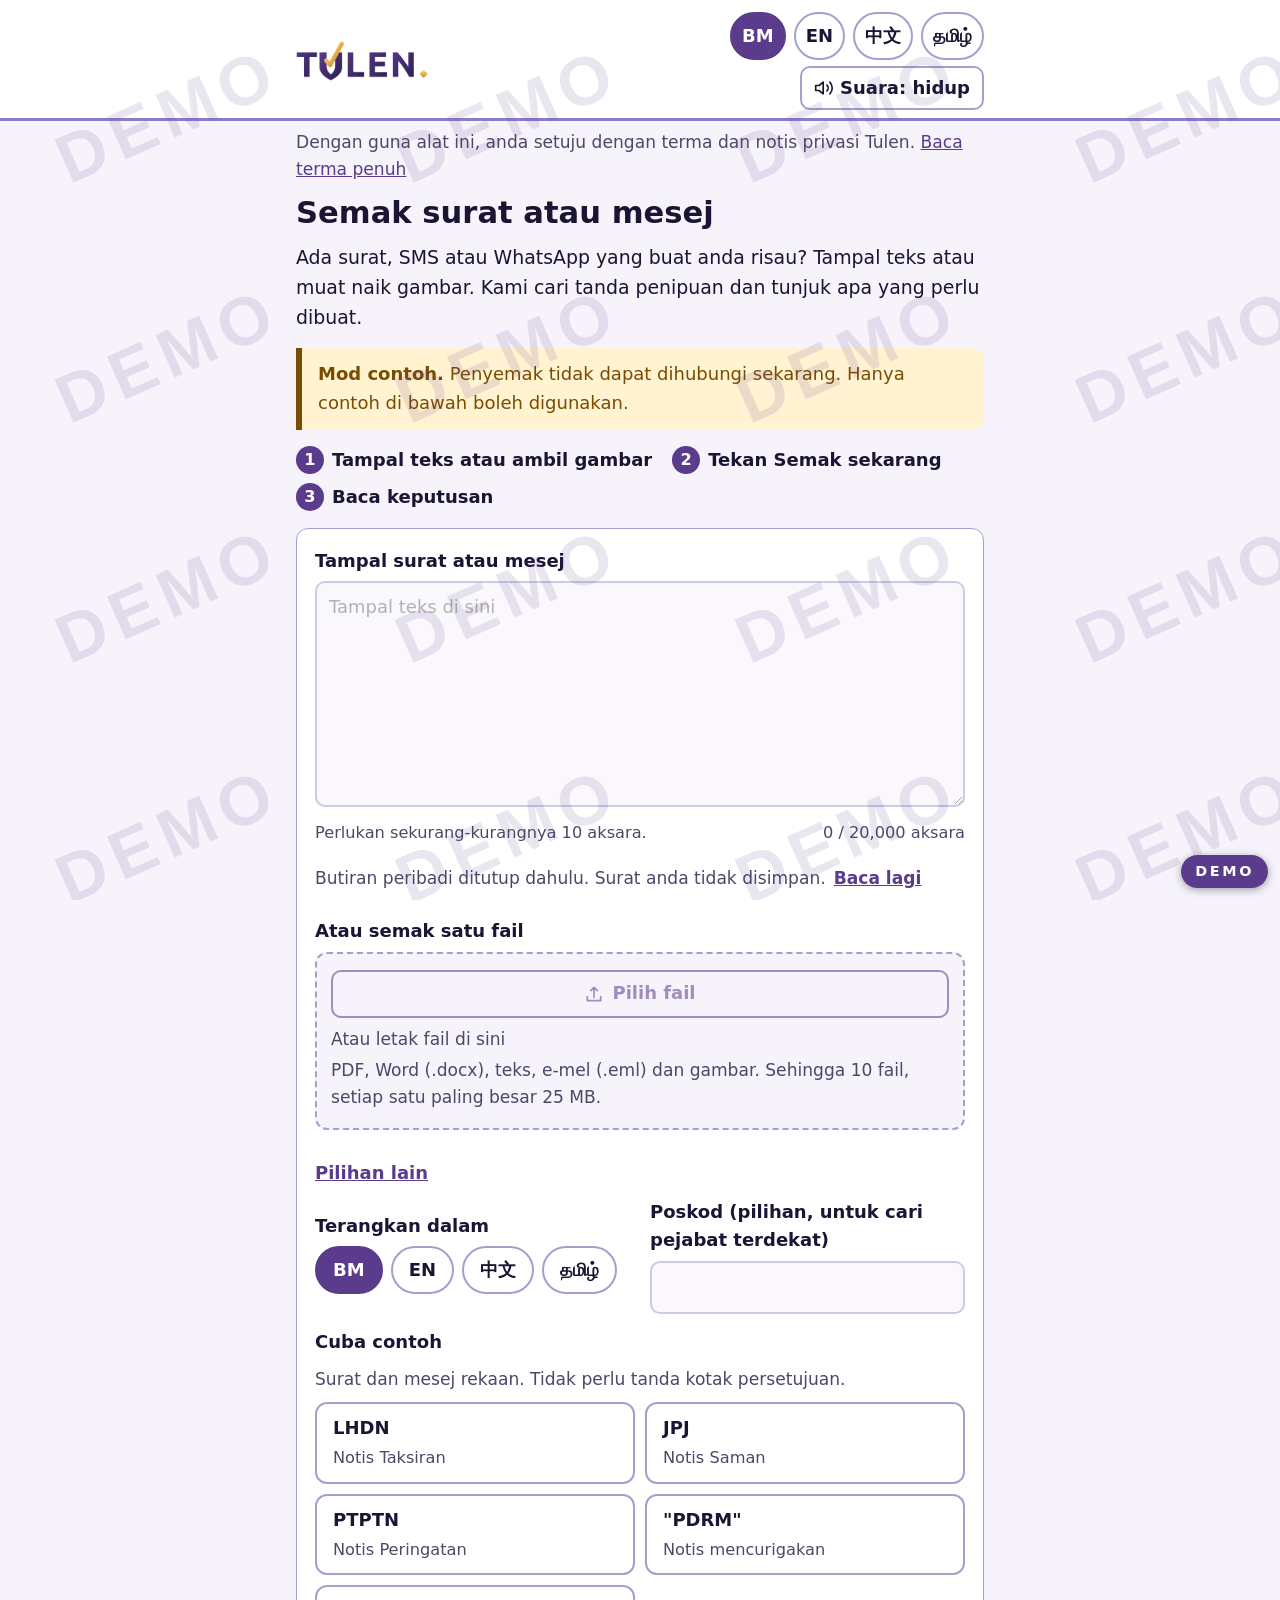
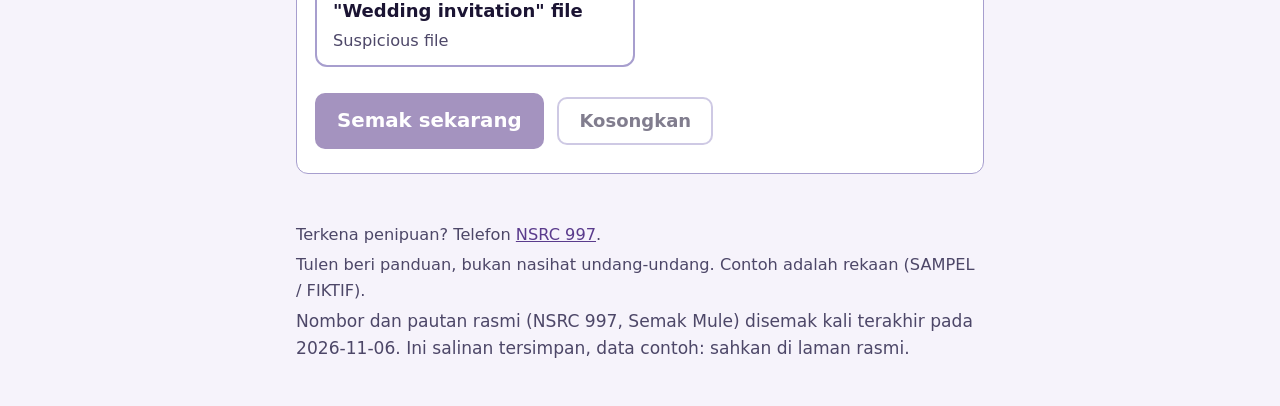
==== frontend/embed.html @ dd9a8df6 "New Tulen wordmark logo, favicon set and share image; drop the name text next to the logo Header, in" ====
<!DOCTYPE html>
<html lang="ms" data-theme="light">
<head>
  <meta charset="UTF-8" />
  <meta name="viewport" content="width=device-width, initial-scale=1.0" />
  <meta name="color-scheme" content="light dark" />
  <title>Tulen</title>
  <meta name="theme-color" content="#5a3b8c" />
  <link rel="icon" href="assets/img/favicon-32.png" type="image/png" sizes="32x32" />
  <link rel="icon" href="assets/img/favicon-48.png" type="image/png" sizes="48x48" />
  <link rel="icon" href="assets/img/favicon-256.png" type="image/png" sizes="256x256" />
  <link rel="apple-touch-icon" href="assets/img/apple-touch-icon.png" />
  <link rel="stylesheet" href="assets/css/styles.css?v=5b8bf4bd" />
</head>
<body data-embed="1">
  <!-- Embeddable checker for partner sites (<iframe src=".../embed.html">).
       Same CSS and JS as index.html. No nav, no welcome dialog. The page tells its parent its height with
       postMessage({type:"faham:height", height}) and follows the visitor's light or dark setting.
       Keep the markup between UPLOAD_START and UPLOAD_END in step with index.html. -->
  <header class="top">
    <div class="wrap bar">
      <a class="brand" href="embed.html"><img class="logo logo-l" src="assets/img/tulen-wordmark-light.png" alt="Tulen logo" width="132" height="40" /><img class="logo logo-d" src="assets/img/tulen-wordmark-dark.png" alt="Tulen logo" width="132" height="40" /></a>
      <div class="ctrls">
        <div class="chips uilang" id="uiChips" role="group" data-i18n-aria="ui_lang"></div>
        <button class="btn btn-quiet" id="voiceBtn" type="button" aria-pressed="true">
          <svg viewBox="0 0 24 24" aria-hidden="true"><path d="M11 5 6 9H2v6h4l5 4V5z"/><path d="M15.5 8.5a5 5 0 0 1 0 7M19 5a10 10 0 0 1 0 14"/></svg>
          <span id="voiceLbl"></span>
        </button>
      </div>
    </div>
  </header>

  <main class="wrap" id="main" tabindex="-1">
    <section class="view" id="view-check">
    <p class="muted embed-note"><span data-i18n="emb_note"></span> <a href="index.html#about" target="_blank" rel="noopener" data-i18n="emb_link"></a></p>
      <div id="checker">
        <h1 tabindex="-1" data-i18n="c_h1"></h1>
        <p class="lead" data-i18n="c_lead"></p>

        <div class="note warn" id="offlineNote" hidden><b data-i18n="off_b"></b> <span data-i18n="off_t"></span></div>

        <ol class="hint" id="hint">
          <li data-i18n="hint1"></li>
          <li data-i18n="hint2"></li>
          <li data-i18n="hint3"></li>
        </ol>

        <form id="form" class="card" novalidate>
          <label for="pasteBox" data-i18n="f_paste"></label>
          <textarea id="pasteBox" rows="7" maxlength="20000" aria-describedby="vhint cnt" data-i18n-ph="f_ph"></textarea>
          <div class="meta"><span class="vh" id="vhint" role="status"></span><span class="cnt" id="cnt"></span></div>
          <p class="muted priv"><span data-i18n="f_priv"></span> <a href="index.html#about" target="_blank" rel="noopener" data-i18n="f_priv_a"></a></p>

          <!-- UPLOAD_START -->
          <span class="label" id="upLbl" data-i18n="f_file"></span>
          <div class="drop" id="drop" role="group" aria-labelledby="upLbl">
            <div class="upbtns">
              <button class="btn btn-secondary" id="chooseBtn" type="button"><svg viewBox="0 0 24 24" aria-hidden="true"><path d="M12 16V4m0 0-4 4m4-4 4 4M4 15v5h16v-5"/></svg><span data-i18n="u_choose"></span></button>
              <button class="btn btn-secondary photo-btn" id="photoBtn" type="button"><svg viewBox="0 0 24 24" aria-hidden="true"><path d="M4 8h3l2-3h6l2 3h3v12H4z"/><circle cx="12" cy="13" r="3.5"/></svg><span data-i18n="u_photo"></span></button>
            </div>
            <p class="muted dropnote" data-i18n="u_drop"></p>
            <p class="muted" id="upTypes"></p>
            <input type="file" id="fileBox" multiple hidden />
            <input type="file" id="photoBox" accept="image/*" capture="environment" hidden />
          </div>
          <ul class="files" id="fileList"></ul>
          <!-- UPLOAD_END -->

          <details class="ex" id="exBox">
          <summary data-i18n="ex_sum"></summary>
          <div class="row2">
            <div>
              <span class="label" id="langLbl" data-i18n="f_explain"></span>
              <div class="chips" id="langChips" role="group" aria-labelledby="langLbl"></div>
              <p class="muted" id="detectNote" role="status"></p>
            </div>
            <div>
              <label for="postBox" data-i18n="f_post"></label>
              <input type="text" id="postBox" inputmode="numeric" pattern="[0-9]{1,5}" maxlength="5" autocomplete="postal-code" />
            </div>
          </div>
          <span class="label" data-i18n="ex_h"></span>
          <p class="muted" data-i18n="ex_note"></p>
          <div class="examples" id="examples"></div>
          </details>

          <div class="consent" id="consentBlock" hidden>
            <label class="tick"><input type="checkbox" id="consentBox" /><span data-i18n="consent_t"></span></label>
            <details class="more">
              <summary data-i18n="priv_sum"></summary>
              <p data-i18n="priv_p"></p>
            </details>
          </div>

          <div class="errbox">
            <p class="err" id="formErr" role="alert"></p>
            <button class="btn btn-secondary" id="retryBtn" type="button" hidden data-i18n="btn_retry"></button>
          </div>
          <button class="btn btn-primary btn-big" id="checkBtn" type="submit" data-i18n="btn_check"></button>
          <button class="btn btn-quiet" id="clearInput" type="button" data-i18n="btn_clear"></button>
        </form>

        <div class="busy" id="busy" hidden>
          <p id="busyTxt" role="status"></p>
          <ol class="stages" id="stages" aria-hidden="true"></ol>
          <div class="skel" aria-hidden="true"></div><div class="skel s2" aria-hidden="true"></div><div class="skel s3" aria-hidden="true"></div>
        </div>

      </div>

      <!-- result -->
      <div id="result" hidden></div>
    </section>
  </main>

  <footer class="wrap foot">
    <p><span data-i18n="foot_scam"></span> <a href="tel:997">NSRC 997</a>.</p>
    <p data-i18n="foot_disc"></p>
    <p class="muted" data-i18n="foot_src"></p>
  </footer>
  <div id="toast" role="status" aria-live="polite"></div>

  <script src="assets/js/config.js?v=6788caad"></script>
  <script src="assets/js/data.js?v=9c902970"></script>
  <script src="assets/js/i18n.js?v=7ab87ffe"></script>
  <script src="assets/js/app.js?v=0f1fd268"></script>
</body>
</html>
---- frontend/assets/css/styles.css ----
/* Design decisions (public-service tool; ENERGY 1 / RHYTHM 2 / MOTION 1). One reason each.
   - System font stack: loads instantly on cheap phones, no third-party request, device fonts cover BM, Chinese and Tamil.
   - 18px base and 1.6 line height: older readers on small screens.
   - One deep teal accent (7:1 on white): calm and institutional; used only for actions, links and focus.
   - Red, amber and green-grey are reserved for verdicts and always sit beside an icon and words, never color alone.
   - Flat cards with one 12px radius, only around groups of related fields; the page itself stays plain.
   - Single 720px column, no sidebar or grid: one task per screen, easy to read aloud and to follow with a screen reader.
   - No gradients, blur, orbs or emoji; icons are inline SVG using currentColor so they follow the theme.
   - Tap targets are at least 48px (seniors, shaky hands) so thumbs and shaky hands hit them first time.
   - Motion (dial 2): short opacity fades between pages, one 220ms rise for the result, one ring on the verdict, smooth accordions,
     press feedback, toast fade, a calm 4-stage progress bar. Each explains state or confirms an action. All off under prefers-reduced-motion.
   - Dark theme is a swap of the color tokens below, not a second design.
*/
:root {
  --bg: #f6f3fb; --surface: #ffffff; --text: #1b1433; --muted: #4d4768; --line: #a79ece;
  --accent: #5a3b8c; --on-accent: #ffffff; --link: #5a3b8c; --plum: #2a1e4d; --lavender: #8b7cc7;
  --bad: #a3190f; --bad-bg: #fdecea; --warn: #7a4b00; --warn-bg: #fff3d1; --ok: #1d5a3a; --ok-bg: #e6f2ec;
  --r: 12px; --font: system-ui, -apple-system, "Segoe UI", Roboto, "Noto Sans", "Noto Sans SC", "PingFang SC", "Microsoft YaHei", "Noto Sans Tamil", "Latha", "Nirmala UI", sans-serif;
}
[data-theme="dark"] {
  --bg: #0e0b1d; --surface: #1a1433; --text: #ece9f7; --muted: #b7b0d6; --line: #675c9c;
  --accent: #a99be0; --on-accent: #150f2b; --link: #c9c2e3; --plum: #2a1e4d; --lavender: #8b7cc7;
  --bad: #ffb4ab; --bad-bg: #3b1a18; --warn: #ffd27a; --warn-bg: #3a2c0a; --ok: #8fdcb0; --ok-bg: #12301f;
}
* { box-sizing: border-box; }
html { font-size: 18px; -webkit-text-size-adjust: 100%; }
html { interpolate-size: allow-keywords; }
html[lang="zh"] body { line-height: 1.7; }
html[lang="ta"] body { line-height: 1.85; }
html[lang="ta"] h1 { font-size: 1.45rem; }
html[lang="ta"] h1, html[lang="ta"] h2 { line-height: 1.45; }
html[lang="ta"] .btn, html[lang="ta"] .chip, html[lang="ta"] .top nav a { line-height: 1.5; }
body { margin: 0; background: var(--bg); color: var(--text); font: 1rem/1.6 var(--font); }
[hidden] { display: none !important; }
a { color: var(--link); }
h1 { font-size: 1.7rem; line-height: 1.25; margin: 1.2rem 0 .5rem; }
h2 { font-size: 1.3rem; line-height: 1.3; margin: 1.8rem 0 .6rem; }
h2.h3 { font-size: 1.1rem; margin: .2rem 0 .6rem; }
p { margin: .5rem 0; }
.alt { display: block; font-size: 1.05rem; font-weight: 500; color: var(--muted); }
.lead { font-size: 1.05rem; }
.muted { color: var(--muted); font-size: .95rem; }
.wrap { max-width: 720px; margin: 0 auto; padding: 0 16px; }
.skip { position: absolute; left: -999px; top: 8px; background: var(--accent); color: var(--on-accent); padding: 10px 14px; border-radius: 8px; z-index: 10; }
.skip:focus { left: 8px; }
:focus-visible { outline: 3px solid var(--accent); outline-offset: 2px; }
[data-theme="dark"] :focus-visible { outline-color: #fff; }
main { padding-bottom: 32px; }
main:focus { outline: none; }
h1:focus, h2:focus { outline: none; }

/* header */
.top { background: var(--surface); border-bottom: 3px solid var(--lavender); }
.bar { display: flex; align-items: center; gap: 10px; min-height: 56px; flex-wrap: wrap; padding-block: 12px 8px; }
.brand { font-weight: 800; font-size: 1.3rem; letter-spacing: .04em; color: var(--accent); text-decoration: none; min-height: 48px; display: inline-flex; align-items: center; }
.brand { margin-right: auto; gap: 10px; }
.logo { height: 40px; width: auto; display: block; }
.logo-d, [data-theme="dark"] .logo-l { display: none; }
[data-theme="dark"] .logo-d { display: block; }
.mode { order: 3; flex-basis: 100%; display: flex; flex-wrap: wrap; gap: 6px; font-size: .85rem; color: var(--muted); padding-bottom: 6px; }
.pill { display: inline-flex; align-items: center; gap: 6px; padding: 2px 10px; border: 1px solid var(--line); border-radius: 999px; background: var(--bg); color: var(--text); }
.pill i { width: 9px; height: 9px; border-radius: 50%; background: var(--muted); flex: none; }
.pill[data-s="on"] i { background: var(--ok); }
.pill[data-s="off"] i { background: var(--warn); }
.top nav { display: flex; flex-wrap: wrap; gap: 4px; padding-bottom: 8px; }
.top nav a { min-height: 48px; display: inline-flex; align-items: center; padding: 0 12px; border-radius: 8px; text-decoration: none; color: var(--text); font-weight: 600; }
.top nav a[aria-current="page"] { background: var(--accent); color: var(--on-accent); }

/* buttons */
.btn { font: inherit; font-weight: 600; min-height: 48px; padding: 0 20px; border-radius: 10px; border: 2px solid transparent; cursor: pointer; display: inline-flex; align-items: center; justify-content: center; gap: 8px; margin: 6px 8px 6px 0; text-align: center; }
.btn svg { width: 20px; height: 20px; fill: none; stroke: currentColor; stroke-width: 2; stroke-linecap: round; stroke-linejoin: round; }
.btn-primary { background: var(--accent); color: var(--on-accent); }
.btn-secondary { background: transparent; color: var(--link); border-color: var(--accent); }
.btn-quiet { background: transparent; color: var(--text); border-color: var(--line); min-height: 48px; }
.btn-big { min-height: 56px; font-size: 1.1rem; }
.btn:disabled { opacity: .55; cursor: not-allowed; }
.bar .btn { margin: 0; }
.ctrls { display: flex; flex-direction: column; align-items: flex-end; gap: 6px; flex: 1 1 0; min-width: 0; }
.tools { display: flex; flex-wrap: wrap; justify-content: flex-end; gap: 6px; }   /* Easy mode, theme and voice stay together on their own row */
.ctrls .btn { min-height: 44px; padding: 0 12px; gap: 6px; }
@media (max-width: 520px) { .ctrls { flex-basis: 100%; align-items: flex-start; } .tools { justify-content: flex-start; } }
.uilang { gap: 6px; }
.uilang .chip { min-width: 44px; padding: 0 10px; }

/* form */
.card { background: var(--surface); border: 1px solid var(--line); border-radius: var(--r); padding: 18px; margin: 16px 0; }
label, .label { display: block; font-weight: 600; margin: 14px 0 6px; }
label:first-child { margin-top: 0; }
textarea, input[type="text"], input[type="search"], select { width: 100%; font: inherit; color: var(--text); background: var(--bg); border: 2px solid var(--line); border-radius: 10px; padding: 10px 12px; min-height: 48px; }
textarea { resize: vertical; }
input[type="file"] { width: 100%; font: inherit; }
input[type="file"]::file-selector-button { font: inherit; font-weight: 600; min-height: 48px; margin-right: 12px; padding: 0 16px; border-radius: 10px; border: 2px solid var(--accent); background: transparent; color: var(--link); cursor: pointer; }
textarea:disabled, input:disabled, select:disabled { opacity: .55; }
.row2 { display: grid; gap: 0 20px; }
@media (min-width: 600px) { .row2 { grid-template-columns: 1fr 1fr; } }
.chips { display: flex; flex-wrap: wrap; gap: 8px; }
.chip { font: inherit; font-weight: 600; min-height: 48px; min-width: 56px; padding: 0 16px; border-radius: 999px; border: 2px solid var(--line); background: transparent; color: var(--text); cursor: pointer; }
.chip[aria-pressed="true"] { background: var(--accent); border-color: var(--accent); color: var(--on-accent); }
.consent { margin-top: 16px; }
.tick { display: flex; gap: 12px; align-items: flex-start; font-weight: 400; margin: 0; }
.tick input { width: 28px; height: 28px; flex: none; margin: 2px 0 0; accent-color: var(--accent); }
.more { margin: 8px 0 0 40px; }
.more summary, details.more summary { cursor: pointer; min-height: 48px; display: flex; align-items: center; color: var(--link); text-decoration: underline; font-weight: 600; }
.err { color: var(--bad); font-weight: 600; margin: 12px 0 4px; }
.err:empty { display: none; }
.errbox .btn { margin-top: 0; }
.meta { display: flex; justify-content: space-between; gap: 12px; font-size: .9rem; margin: 4px 0 0; }
.vh { color: var(--muted); } .vh.warn { color: var(--warn); font-weight: 600; } .vh.good { color: var(--ok); }
.cnt { color: var(--muted); white-space: nowrap; }
textarea[aria-invalid="true"] { border-color: var(--warn); }
.hint { display: flex; flex-wrap: wrap; gap: 8px 20px; list-style: none; counter-reset: h; padding: 0; margin: 12px 0; }
.hint li { counter-increment: h; display: flex; align-items: center; gap: 8px; font-weight: 600; }
.hint li::before { content: counter(h); flex: none; width: 28px; height: 28px; border-radius: 50%; background: var(--accent); color: var(--on-accent); display: inline-flex; align-items: center; justify-content: center; font-size: .9rem; }

/* staged progress and skeletons */
.busy { padding: 8px 0 16px; }
.busy p { font-weight: 600; margin: 8px 0; }
.stages { list-style: none; display: grid; grid-template-columns: repeat(4, 1fr); gap: 6px; padding: 0; margin: 8px 0 14px; }
.stages li { border-top: 6px solid var(--line); padding-top: 4px; font-size: .85rem; color: var(--muted); transition: border-color .4s, color .4s; }
.stages li.done { border-color: var(--accent); }
.stages li.now { border-color: var(--accent); color: var(--text); font-weight: 700; }
.skel { height: 16px; border-radius: 8px; background: var(--line); opacity: .5; margin: 10px 0; animation: pulse 1.4s ease-in-out infinite; }
.skel.s2 { width: 80%; } .skel.s3 { width: 60%; }
@keyframes pulse { 50% { opacity: .22; } }
.note { border-left: 6px solid var(--accent); background: var(--surface); padding: 12px 16px; border-radius: 0 var(--r) var(--r) 0; margin: 16px 0; }
.note.warn { border-color: var(--warn); background: var(--warn-bg); color: var(--warn); }
.note.bad { border-color: var(--bad); background: var(--bad-bg); color: var(--bad); }
.note.bad a { color: inherit; font-weight: 700; }

/* examples */
details.ex { margin: 20px 0; }
details.ex > summary { cursor: pointer; min-height: 48px; display: flex; align-items: center; font-weight: 600; color: var(--link); text-decoration: underline; }
.examples { display: grid; gap: 10px; }
@media (min-width: 600px) { .examples { grid-template-columns: 1fr 1fr; } }
.example { font: inherit; text-align: left; min-height: 64px; padding: 10px 16px; border-radius: var(--r); border: 2px solid var(--line); background: var(--surface); color: var(--text); cursor: pointer; }
.example b { display: block; }
.example span { color: var(--muted); font-size: .9rem; }
.example:hover { border-color: var(--accent); }

/* verdict */
.verdict { display: flex; gap: 14px; align-items: flex-start; padding: 18px; border-radius: var(--r); border: 2px solid var(--c); border-left-width: 10px; background: var(--cb); color: var(--c); margin: 12px 0; }
.verdict svg, .ob-ico svg { width: 44px; height: 44px; flex: none; fill: none; stroke: currentColor; stroke-width: 2; stroke-linecap: round; stroke-linejoin: round; }
.verdict h1 { margin: 0 0 4px; font-size: 1.45rem; color: var(--c); }
.verdict p { margin: 0; color: var(--text); }
.v-likely_scam { --c: var(--bad); --cb: var(--bad-bg); }
.v-caution { --c: var(--warn); --cb: var(--warn-bg); }
.v-no_signals { --c: var(--ok); --cb: var(--ok-bg); }
.verdict.fresh { animation: ring .9s ease-out 1; }
@keyframes ring { from { box-shadow: 0 0 0 0 color-mix(in srgb, var(--c) 45%, transparent); } to { box-shadow: 0 0 0 10px transparent; } }
.rbar { position: sticky; top: 0; z-index: 5; display: flex; gap: 8px; padding: 8px 0; background: var(--bg); border-bottom: 1px solid var(--line); }
.rbar .btn { margin: 0; flex: 1; min-width: 0; padding: 0 12px; }
.vnote:empty { display: none; }
.next { border-width: 2px; border-color: var(--accent); }
.next-step { font-size: 1.15rem; font-weight: 600; margin: 4px 0 8px; }
.next .btn { margin-bottom: 0; }
.tag { display: inline-block; font-size: .8rem; font-weight: 700; border: 1px solid currentColor; border-radius: 6px; padding: 0 8px; margin-right: 8px; }

/* expandable groups */
details.grp { background: var(--surface); border: 1px solid var(--line); border-radius: var(--r); margin: 12px 0; }
details.grp > summary { list-style: none; cursor: pointer; min-height: 56px; padding: 0 18px; display: flex; align-items: center; justify-content: space-between; gap: 12px; }
details.grp > summary::-webkit-details-marker { display: none; }
details.grp > summary h2 { margin: 0; font-size: 1.15rem; }
details.grp > summary::after { content: ""; flex: none; width: .55em; height: .55em; border: solid var(--accent); border-width: 0 3px 3px 0; transform: rotate(45deg); transition: transform .2s; }
details.grp[open] > summary::after { transform: rotate(-135deg); }
.gbody { padding: 0 18px 14px; }
.gbody .btn { margin-bottom: 0; }

/* lists */
.reasons { list-style: none; padding: 0; margin: 0; }
.reasons li { display: flex; gap: 12px; padding: 12px 0; border-bottom: 1px solid var(--line); }
.reasons li:last-child { border: 0; }
.reasons svg { width: 26px; height: 26px; flex: none; fill: none; stroke: currentColor; stroke-width: 2; stroke-linecap: round; stroke-linejoin: round; margin-top: 2px; }
.r-risk svg, .r-risk .rk { color: var(--bad); }
.r-ok svg, .r-ok .rk { color: var(--ok); }
.r-info svg, .r-info .rk { color: var(--muted); }
.rk { display: block; font-weight: 700; font-size: .85rem; text-transform: uppercase; letter-spacing: .04em; }
ol.steps { padding-left: 1.4rem; margin: 8px 0; }
ol.steps li { padding: 4px 0 4px 4px; }
ol.steps li::marker { font-weight: 700; color: var(--accent); }
.facts { display: flex; flex-wrap: wrap; gap: 8px; margin: 12px 0; }
.fact { border: 1px solid var(--line); border-radius: 10px; padding: 6px 12px; background: var(--bg); }
.fact span { display: block; font-size: .8rem; color: var(--muted); }
.fact b { overflow-wrap: anywhere; }
.seg { display: flex; gap: 8px; margin: 8px 0; }
.seg .chip { flex: 1; border-radius: 10px; }
pre.draft, .msg { white-space: pre-wrap; overflow-wrap: anywhere; font: inherit; background: var(--bg); border: 1px solid var(--line); border-radius: 10px; padding: 12px; margin: 8px 0; }
.src { font-size: .9rem; color: var(--muted); margin-top: 12px; }
details.trace { border: 1px solid var(--line); border-radius: var(--r); background: var(--surface); padding: 0 16px; margin: 20px 0; }
details.trace summary { cursor: pointer; min-height: 48px; display: flex; align-items: center; font-weight: 600; }
.trace-list { list-style: none; padding: 0; font-size: .9rem; }
.trace-list li { padding: 6px 0; border-top: 1px solid var(--line); overflow-wrap: anywhere; }
.trace-list li.flag { color: var(--bad); }

/* practice, dictionary */
.sms { background: var(--bg); border: 1px solid var(--line); border-radius: 10px; padding: 14px; margin: 8px 0 12px; overflow-wrap: anywhere; }
.sms .from { font-size: .9rem; color: var(--muted); margin-bottom: 6px; }
.choices { display: flex; flex-wrap: wrap; gap: 4px; }
.choices .btn { flex: 1; min-width: 140px; }
.fb { border-left: 6px solid var(--c); background: var(--cb); padding: 12px 16px; border-radius: 0 var(--r) var(--r) 0; margin-top: 12px; }
.fb.right { --c: var(--ok); --cb: var(--ok-bg); }
.fb.wrong { --c: var(--bad); --cb: var(--bad-bg); }
.fb h3 { margin: 0 0 6px; font-size: 1.1rem; color: var(--c); }
.fb ul { margin: 6px 0; padding-left: 1.2rem; }
.bar-track { height: 12px; background: var(--bg); border: 1px solid var(--line); border-radius: 999px; overflow: hidden; }
.bar-track i { display: block; height: 100%; width: 0; background: var(--accent); }
.gloss { display: grid; gap: 10px; }
@media (min-width: 600px) { .gloss { grid-template-columns: 1fr 1fr; } }
.term { border: 1px solid var(--line); border-radius: var(--r); background: var(--surface); padding: 12px 16px; }
.term b { font-size: 1.1rem; }
.term small { display: block; color: var(--muted); }
.term.locked { background: transparent; border-style: dashed; color: var(--muted); }
.foot { padding: 20px 16px 40px; color: var(--muted); font-size: .9rem; }
.foot p { margin: 4px 0; }
#toast { position: fixed; left: 50%; bottom: 16px; transform: translate(-50%, 12px); max-width: 92vw; background: var(--text); color: var(--bg); padding: 12px 18px; border-radius: 10px; font-weight: 600; opacity: 0; pointer-events: none; z-index: 20; transition: opacity .2s, transform .2s; }
#toast.show { opacity: 1; transform: translate(-50%, 0); }

/* motion: purposeful only */
.view:not([hidden]), #checker:not([hidden]) { animation: fade .18s ease-out; }
#result:not([hidden]) { animation: rise .22s ease-out; }
@keyframes fade { from { opacity: 0; } }
@keyframes rise { from { opacity: 0; transform: translateY(8px); } }
.btn, .chip, .example { transition: transform .1s, background-color .15s, border-color .15s; }
.btn:active:not(:disabled), .chip:active, .example:active { transform: scale(.97); }
details.grp::details-content { height: 0; overflow: clip; transition: height .22s ease, content-visibility .22s allow-discrete; }
details.grp[open]::details-content { height: auto; }

@media (prefers-reduced-motion: reduce) {
  *, *::before, *::after { animation: none !important; transition: none !important; scroll-behavior: auto !important; }
  details.grp::details-content { transition: none; }
  #toast { transform: translateX(-50%); }
}

/* step flow and welcome dialog: one idea per screen, large targets */
.priv { display: flex; flex-wrap: wrap; align-items: center; gap: 0 8px; }
.priv a { display: inline-flex; align-items: center; min-height: 48px; font-weight: 600; }
.stepbar { margin: 12px 0 4px; }
.stepbar p { margin: 0 0 6px; font-weight: 700; }
.dots { display: flex; gap: 8px; list-style: none; padding: 0; margin: 0; }
.dots li { flex: 1; height: 8px; border-radius: 4px; background: var(--line); }
.dots li.on { background: var(--accent); }
.step { font-size: 1.1rem; }
.step .next-step { font-size: 1.3rem; }
.snav { display: flex; gap: 10px; margin: 16px 0; }
.snav .btn { flex: 1; margin: 0; min-height: 56px; font-size: 1.1rem; padding: 0 10px; }
.snav .btn-secondary { white-space: nowrap; }
.snav .btn-primary { flex: 1.6; }
.tap { width: 100%; margin: 12px 0 0; }
.alink { margin: 4px 0 0; }
.step details.more { margin: 8px 0 0; }
.ob { position: fixed; inset: 0; z-index: 30; background: var(--bg); overflow-y: auto; }
.ob .wrap { padding-top: 12px; }
.ob-ico { color: var(--accent); }
.ob-ico svg { width: 56px; height: 56px; }
.ob h2 { margin: 8px 0 8px; font-size: 1.5rem; }
.ob ul.ob-list { padding-left: 1.3rem; margin: 8px 0; font-size: 1.1rem; }
.ob ul.ob-list li { padding: 6px 0; }
.ob .tick { margin-top: 14px; }
.ob details.more { margin: 8px 0 0; }
.ob details.more > div { padding: 0 0 8px; }
.ob .call { display: flex; width: 100%; text-decoration: none; margin: 8px 0; }
@media (max-width: 420px) { .ob .chip { min-width: 48px; padding: 0 12px; } }
.step h2 { margin: 0 0 .6rem; font-size: 1.3rem; }
.ob .snav { position: sticky; bottom: 0; background: var(--bg); padding: 10px 0; margin: 0; border-top: 1px solid var(--line); }

/* files, summary list and Connect page: same tokens, same 48px targets */
.drop { border: 2px dashed var(--line); border-radius: var(--r); padding: 12px 14px; background: var(--bg); transition: border-color .15s, background-color .15s; }
.drop.over { border-color: var(--accent); background: var(--surface); }
.upbtns { display: flex; flex-wrap: wrap; gap: 4px; }
.upbtns .btn { flex: 1 1 200px; margin: 4px 0; }
.dropnote { margin: 4px 0 0; }
.drop .muted { margin: 4px 0; }
@media (pointer: coarse) { .dropnote { display: none; } }
@media (pointer: fine) { .photo-btn { display: none; } }
.files, .flist { list-style: none; padding: 0; margin: 10px 0 0; }
.file { display: flex; align-items: center; gap: 12px; padding: 10px 12px; margin: 8px 0; border: 1px solid var(--line); border-radius: var(--r); background: var(--surface); flex-wrap: wrap; }
.file.bad { border-color: var(--bad); }
.fico { flex: none; color: var(--accent); }
.fico svg, .fitem > svg { width: 36px; height: 36px; flex: none; fill: none; stroke: currentColor; stroke-width: 2; stroke-linecap: round; stroke-linejoin: round; }
.finfo { flex: 1 1 100px; min-width: 0; display: grid; gap: 2px; }
.finfo b, .fname { overflow-wrap: anywhere; }
.finfo .err { margin: 2px 0 0; font-size: .95rem; }
.file .btn { margin: 0; flex: none; padding: 0 12px; min-height: 48px; }
.file .btn svg { width: 18px; height: 18px; }
progress { width: 100%; height: 10px; accent-color: var(--accent); }
.eyebrow { margin: 14px 0 0; font-weight: 700; color: var(--muted); text-transform: uppercase; letter-spacing: .04em; font-size: .85rem; }
.bigsum { font-size: 1.6rem; margin: 4px 0 8px; }
.flist li { margin: 10px 0; }
.fitem { display: flex; gap: 14px; align-items: center; width: 100%; min-height: 64px; padding: 12px 14px; text-align: left; font: inherit; color: var(--c); background: var(--cb); border: 2px solid var(--c); border-left-width: 10px; border-radius: var(--r); }
button.fitem { cursor: pointer; }
.fitem > span { display: grid; gap: 2px; min-width: 0; color: var(--text); }
.fitem b { color: var(--c); }
.fitem .why { margin-top: 4px; }
.v-skip { --c: var(--muted); --cb: var(--surface); }
.fname { font-weight: 400; }
.na { margin: 8px 0 0; padding: 12px 14px; border: 1px dashed var(--line); border-radius: 10px; color: var(--muted); }
.copybox { display: block; width: 100%; font: inherit; color: var(--text); background: var(--bg); border: 2px solid var(--line); border-radius: 10px; padding: 10px 12px; min-height: 48px; }
.code { font: .85rem/1.5 ui-monospace, Consolas, monospace; resize: vertical; }
#connectBody .btn-big { display: flex; text-decoration: none; margin: 12px 0 8px; }
#connectBody .card .btn { margin-top: 10px; }
.embed-note { margin: 8px 0 0; }
body[data-embed] main { padding-bottom: 8px; }
body[data-embed] h1 { margin-top: .6rem; }
.na b { display: block; }

/* message pane beside the result: evidence marks (risk / good sign / note) and the original file */
.hl { border-radius: 4px; padding: 1px 3px; color: var(--text); }
.hl-risk { background: var(--bad-bg); box-shadow: inset 0 -2px 0 var(--bad); }
.hl-ok { background: var(--ok-bg); box-shadow: inset 0 -2px 0 var(--ok); }
.hl-info { background: var(--warn-bg); box-shadow: inset 0 -2px 0 var(--warn); }
mark.hl.pulse { animation: markflash 1.4s ease-out; }
@keyframes markflash { 0%, 40% { outline: 3px solid var(--accent); outline-offset: 2px; } 100% { outline: 3px solid transparent; outline-offset: 2px; } }
.doclegend { display: flex; flex-wrap: wrap; gap: 8px; margin: 8px 0; font-size: .85rem; }
.doctext { white-space: pre-wrap; word-break: break-word; font: inherit; line-height: 1.7; margin: 0; padding: 12px; border: 1px solid var(--line); border-radius: 10px; max-height: 70vh; overflow: auto; }
.orig { width: 100%; border: 1px solid var(--line); border-radius: 10px; }
iframe.orig { height: 70vh; }
img.orig { max-height: 70vh; object-fit: contain; }
.seeit { min-height: 32px; padding: 2px 10px; margin-left: 6px; font-size: .85rem; text-decoration: underline; }
.docpane { margin-top: 16px; }
@media (min-width: 980px) {
  #main:has(#view-check:not([hidden]) #result.split:not([hidden])) { max-width: 1120px; }
  #result.split { display: grid; grid-template-columns: minmax(0, 1fr) minmax(0, 1fr); gap: 24px; align-items: start; }
  #result.split .docpane { position: sticky; top: 12px; margin-top: 0; }
}
@media (prefers-reduced-motion: reduce) { mark.hl.pulse { animation: none; outline: 3px solid var(--accent); } }

/* ---------- Welcome intro (first visit per session) ---------- */
#intro { position: fixed; inset: 0; z-index: 100; display: grid; place-items: center; text-align: center; background: var(--bg); transition: opacity .6s ease, visibility .6s ease; }
#intro.hide { opacity: 0; visibility: hidden; }
#intro.static, #intro.static.hide { transition: none; }
#neural { position: absolute; inset: 0; width: 100%; height: 100%; }
.intro-inner { position: relative; z-index: 1; display: flex; flex-direction: column; align-items: center; gap: 18px; padding: 24px; max-width: 720px; }
.intro-inner .logo { width: min(280px, 72vw); height: auto; }
.intro-kicker { font-size: .8rem; letter-spacing: .2em; text-transform: uppercase; color: var(--muted); }
.intro-title { margin: 0; font-size: clamp(2rem, 7vw, 3.6rem); line-height: 1.1; min-height: 1.2em; }
.intro-title .caret { display: inline-block; width: 4px; height: .85em; margin-left: 6px; background: var(--accent); vertical-align: -0.08em; animation: introBlink 1s steps(1) infinite; }
.intro-sub { margin: 0; font-size: 1.1rem; color: var(--muted); opacity: 0; transform: translateY(8px); transition: opacity .7s ease, transform .7s ease; }
.intro-sub b { color: var(--text); }
.intro-sub.show { opacity: 1; transform: none; }
.intro-boot { font-family: ui-monospace, Consolas, monospace; font-size: .85rem; color: var(--muted); min-height: 1.4em; }
.intro-actions { opacity: 0; transition: opacity .6s ease; }
.intro-actions.show { opacity: 1; }
.skip-link { position: absolute; right: 20px; bottom: 20px; z-index: 2; background: var(--surface); }
@keyframes introBlink { 50% { opacity: 0; } }
@media (prefers-reduced-motion: reduce) { .intro-title .caret { animation: none; } .intro-sub, .intro-actions { transition: none; } }
/* ---------- Safety tools: I already paid, Someone just called, voice input ---------- */
.paid-btn { background: var(--bad); color: #fff; border-color: var(--bad); margin-left: auto; }
#paid { position: fixed; inset: 0; z-index: 90; overflow: auto; background: var(--bg); padding: 16px 0 48px; }
#paid[hidden] { display: none; }
.paidcard .pstep { padding: 14px 0; border-top: 2px solid var(--line); }
.paidcard .pstep:first-of-type { border-top: 0; }
.script { margin: 8px 0 12px; padding: 14px 16px; border-left: 6px solid var(--accent); background: var(--surface); font-size: 1.1rem; }
.rowbtns { display: flex; gap: 12px; flex-wrap: wrap; }
.callq { font-size: 1.5rem; line-height: 1.35; margin: .4rem 0 1rem; }
.yn { display: grid; grid-template-columns: 1fr 1fr; gap: 14px; margin-bottom: 12px; }
.yn .btn { min-height: 72px; font-size: 1.5rem; }
.yn .yes { background: var(--bad); color: #fff; border-color: var(--bad); }
.yn .no { background: var(--surface); color: var(--text); border-color: var(--text); }
.callres .hangup { font-size: 2.2rem; line-height: 1.15; margin: .2rem 0 .6rem; }
.callres.c-scam { border: 4px solid var(--bad); }
.callres.c-scam .hangup { color: var(--bad); }
.callres.c-caution { border: 4px solid var(--warn); }
.mic { margin-top: 8px; min-height: 56px; }
@media (max-width: 480px) { .paid-btn { margin-left: 0; width: 100%; } }

/* ---------- easy (senior) mode: html[data-senior]. Bigger type, one thing per screen, nothing that is not needed ---------- */
.senior-banner { display: flex; flex-wrap: wrap; align-items: center; gap: 8px 16px; justify-content: space-between; background: color-mix(in srgb, var(--accent) 10%, var(--surface)); border: 1px solid var(--line); border-radius: var(--r); padding: 10px 14px; margin: 18px 0 18px; }
.senior-banner p { margin: 0; flex: 1 1 260px; font-weight: 600; }
.senior-banner .btn { margin: 0; }
html[data-senior] { font-size: 22px; }
html[data-senior] *, html[data-senior] *::before, html[data-senior] *::after { animation: none !important; transition: none !important; }
html[data-senior] .top nav, html[data-senior] .mode, html[data-senior] .docpane,
html[data-senior] .trace, html[data-senior] [data-act="all"], html[data-senior] [data-act="sum"],
html[data-senior] .hint, html[data-senior] .priv, html[data-senior] #exBox, html[data-senior] .meta,
html[data-senior] .dropnote, html[data-senior] #upTypes, html[data-senior] #view-check .lead, html[data-senior] .foot p + p + p { display: none !important; }
html[data-senior] .wrap { max-width: 680px; }
html[data-senior] #main:has(#view-check:not([hidden]) #result.split:not([hidden])) { max-width: 680px; }
html[data-senior] #result.split { display: block; }
html[data-senior] .btn { min-height: 68px; font-size: 1.1rem; padding: 0 24px; width: 100%; margin: 8px 0; }
html[data-senior] .bar .btn, html[data-senior] .ctrls .btn { width: auto; min-height: 56px; margin: 0; }
html[data-senior] .chip { min-height: 56px; min-width: 64px; font-size: 1.1rem; }
html[data-senior] .upbtns { display: flex; flex-direction: column; gap: 4px; }
html[data-senior] textarea { min-height: 7.5rem; font-size: 1.1rem; }
html[data-senior] #view-check h1 { font-size: 1.9rem; line-height: 1.25; }
html[data-senior] .verdict h1 { font-size: 2rem; }
html[data-senior] .verdict p { font-size: 1.15rem; }
html[data-senior] .next-step { font-size: 1.35rem; line-height: 1.5; }
html[data-senior] .snav { display: flex; flex-direction: column-reverse; gap: 0; }
html[data-senior] .rbar { display: flex; flex-direction: column; }
html[data-senior] .stepbar p { font-size: 1.1rem; }
html[data-senior] .senior-banner { background: color-mix(in srgb, var(--lavender) 22%, var(--surface)); }
html[data-senior] .skip-link, html[data-senior] #intro .btn { width: auto; }
html[data-senior] .upbtns .btn { flex: none; }
html[data-senior] .rbar [data-act="again"], html[data-senior] .vnote { display: none; }
html[data-senior] textarea { height: 9rem; }

/* theme switch: circular reveal (app.js drives the clip-path); the old view stays underneath, unblended */
::view-transition-old(root), ::view-transition-new(root) { animation: none; mix-blend-mode: normal; }
::view-transition-old(root) { z-index: 1; }
::view-transition-new(root) { z-index: 2; }
html.theme-fade, html.theme-fade * { transition: background-color .4s ease, color .4s ease, border-color .4s ease, fill .4s ease, stroke .4s ease !important; }
@media (prefers-reduced-motion: reduce) { ::view-transition-group(*), ::view-transition-old(*), ::view-transition-new(*) { animation: none !important; } }

/* legal page */
#main h3 { font-size: 1.05rem; margin: 1.4em 0 .3em; }
#main h2 { margin-top: 1.8em; }
.toc ol { padding-left: 1.2em; }
.toc a { font-weight: 600; }
.tools .btn { flex: 1 1 auto; }

/* dialogs: message popup (easy mode) and the leave-easy-mode check */
dialog { width: min(92vw, 640px); max-height: 88vh; overflow: auto; border: 2px solid var(--line); border-radius: 14px; padding: 20px; background: var(--surface); color: var(--text); }
dialog::backdrop { background: rgba(0, 0, 0, .55); }
dialog h2 { margin-top: 0; }
dialog .btn { width: 100%; margin: 8px 0 0; }
dialog .doctext { max-height: 50vh; }
.hl.focus { outline: 3px solid var(--accent); outline-offset: 2px; font-weight: 700; }
html[data-senior] #seniorBannerBtn { display: none; }
html[data-senior] #seniorFootBox { margin-top: 28px; padding-top: 14px; border-top: 1px solid var(--line); }
html[data-senior] #seniorFoot { width: auto; min-height: 48px; font-size: .95rem; margin: 0; }
html[data-senior] #exitDlg .btn-quiet { margin-top: 24px; }

/* easy mode switch: header and page ease in, the button gives one ring (app.js adds .mode-pop for under a second).
   The ids make these win over the easy-mode rule that turns animations off. */
@keyframes modePop { from { opacity: 0; transform: translateY(10px) scale(.97); } to { opacity: 1; transform: none; } }
@keyframes modeRing { from { box-shadow: 0 0 0 0 color-mix(in srgb, var(--accent) 55%, transparent); } to { box-shadow: 0 0 0 16px transparent; } }
html.mode-pop .top { animation: modePop .45s ease-out both !important; }
html.mode-pop #main { animation: modePop .55s ease-out .08s both !important; }
html.mode-pop #seniorBtn { animation: modeRing .8s ease-out !important; }
@media (prefers-reduced-motion: reduce) { html.mode-pop .top, html.mode-pop #main, html.mode-pop #seniorBtn { animation: none !important; } }

/* ---------- DEMO watermark ----------
   The Agentic AI Challenge (rule 4.2) requires every displayed or submitted web app to carry a clear "DEMO" or "SAMPLE" watermark.
   A tiled diagonal mark plus a corner badge, on every page, under clicks and aria-hidden by the empty alt text. To remove it
   after the competition, delete this block (and the matching line in docs/COMPETITION.md). */
body::after { content: ""; position: fixed; inset: 0; z-index: 9998; pointer-events: none; background-image: url("data:image/svg+xml,%3Csvg xmlns='http://www.w3.org/2000/svg' width='340' height='240'%3E%3Ctext x='170' y='120' text-anchor='middle' dominant-baseline='middle' transform='rotate(-24 170 120)' font-family='Arial,Helvetica,sans-serif' font-weight='800' font-size='68' letter-spacing='8' fill='%235a3b8c' fill-opacity='.13'%3EDEMO%3C/text%3E%3C/svg%3E"); background-repeat: repeat; }
[data-theme="dark"] body::after { background-image: url("data:image/svg+xml,%3Csvg xmlns='http://www.w3.org/2000/svg' width='340' height='240'%3E%3Ctext x='170' y='120' text-anchor='middle' dominant-baseline='middle' transform='rotate(-24 170 120)' font-family='Arial,Helvetica,sans-serif' font-weight='800' font-size='68' letter-spacing='8' fill='%23c9c2e3' fill-opacity='.13'%3EDEMO%3C/text%3E%3C/svg%3E"); }
body::before { content: "DEMO"; content: "DEMO" / ""; position: fixed; right: 12px; bottom: 12px; z-index: 9999; pointer-events: none;
  padding: 5px 14px; border-radius: 999px; background: var(--accent); color: var(--on-accent); font-weight: 800; font-size: .8rem; letter-spacing: .18em; box-shadow: 0 2px 8px rgba(0, 0, 0, .35); }

/* the one-line account of what the AI agent did, under the verdict */
.agent-line { margin: 8px 0 0; font-size: .95rem; font-weight: 600; color: var(--accent); }

/* the agent working, live: its thoughts, tool calls and findings as they happen */
.live { list-style: none; margin: 10px 0 0; padding: 12px; border: 1px solid var(--line); border-radius: 10px; background: var(--surface); font-size: .85rem; line-height: 1.5; max-height: 14rem; overflow: auto; }
.live li { padding: 4px 0; border-bottom: 1px dashed var(--line); animation: liveIn .25s ease-out; }
.live li:last-child { border: 0; }
.live .tag { display: inline-block; margin-right: 6px; padding: 0 8px; border-radius: 999px; background: var(--bg); border: 1px solid var(--line); font-weight: 700; font-size: .75rem; }
.live .k-bad, .live .flag { color: var(--bad); }
.live .k-ok { color: var(--ok); }
.live .k-warn { color: var(--warn); }
@keyframes liveIn { from { opacity: 0; transform: translateY(4px); } }
@media (prefers-reduced-motion: reduce) { .live li { animation: none; } }

/* the progress bar while the agent works, and the plain-language list of what it checked */
.prog { margin-top: 12px; }
.bar-track { height: 14px; background: var(--bg); border: 1px solid var(--line); border-radius: 999px; overflow: hidden; }
.bar-track i { display: block; height: 100%; width: 0; background: linear-gradient(90deg, var(--accent), var(--lavender)); border-radius: 999px; transition: width .6s ease-out; }
.prog-pct { margin: 6px 0 0; text-align: right; font-weight: 700; font-size: .85rem; color: var(--muted); }
.prog-steps, .did { list-style: none; margin: 8px 0 0; padding: 0; }
.prog-steps { max-height: 15rem; overflow: auto; }
.prog-steps li, .did li { display: flex; gap: 10px; align-items: flex-start; padding: 8px 0; border-bottom: 1px dashed var(--line); line-height: 1.45; }
.prog-steps li:last-child, .did li:last-child { border: 0; }
.prog-steps li { animation: liveIn .3s ease-out; }
.prog-steps svg, .did svg { width: 22px; height: 22px; flex: none; fill: none; stroke: currentColor; stroke-width: 2; stroke-linecap: round; stroke-linejoin: round; margin-top: 1px; }
.d-ok svg { color: var(--ok); } .d-warn svg { color: var(--warn); } .d-bad svg { color: var(--bad); } .d-info svg { color: var(--muted); }
.d-bad { color: var(--bad); }
.flow { list-style: none; margin: 10px 0 0; padding: 0; }
.flow > li { position: relative; display: flex; gap: 12px; padding-bottom: 14px; }
.flow > li:not(:last-child)::before { content: ""; position: absolute; left: 13px; top: 28px; bottom: 0; width: 2px; background: var(--line); }
.fl-n { flex: none; width: 28px; height: 28px; border-radius: 50%; display: grid; place-items: center; font-weight: 700; font-size: .85rem; color: var(--on-accent); background: var(--accent); }
.fl-warn .fl-n { background: var(--warn); } .fl-bad .fl-n { background: var(--bad); } .fl-ok .fl-n { background: var(--ok); }
.flow b { display: block; margin-top: 3px; }
.flow .did { margin-top: 2px; }
.agent-tech { margin-bottom: 10px; padding: 10px 12px; border-left: 3px solid var(--lavender); background: var(--bg); border-radius: 6px; }
html[data-senior] .prog-steps { display: none; }
html[data-senior] .prog-pct { font-size: 1.1rem; }
html[data-senior] #busyTxt { font-size: 1.3rem; }
@media (prefers-reduced-motion: reduce) { .bar-track i { transition: none; } .prog-steps li { animation: none; } }

/* phone portrait: compact header (brand + tools on one row, language row, one-line swipe nav), tighter cards */
@media (max-width: 520px) {
  .wrap { padding: 0 14px; }
  .bar { gap: 6px; padding-block: 6px 0; min-height: 0; }
  .ctrls { display: contents; }
  .tools { order: 1; flex-wrap: nowrap; gap: 4px; }
  .uilang { order: 2; flex-basis: 100%; }
  .uilang .chip { flex: 1; min-width: 0; padding: 0 6px; min-height: 44px; }
  .mode { order: 3; padding-bottom: 2px; font-size: .8rem; }
  .brand { min-height: 44px; font-size: 1.15rem; }
  .logo { height: 30px; }
  .ctrls .btn { padding: 0 10px; }
  #themeBtn span, #voiceBtn span { position: absolute; width: 1px; height: 1px; overflow: hidden; clip: rect(0 0 0 0); white-space: nowrap; }
  .top nav { flex-wrap: nowrap; overflow-x: auto; scroll-snap-type: x proximity; scroll-padding-inline: 14px; gap: 2px; padding-bottom: 6px; scrollbar-width: none; }
  .top nav::-webkit-scrollbar { display: none; }
  .top nav a { flex: none; scroll-snap-align: start; padding: 0 12px; white-space: nowrap; }
  h1 { font-size: 1.45rem; margin-top: .8rem; }
  h2 { font-size: 1.2rem; margin-top: 1.4rem; }
  .card { padding: 14px; margin: 12px 0; }
  .hint { flex-direction: column; gap: 6px; }
  .verdict { padding: 14px; gap: 10px; }
  .verdict svg { width: 36px; height: 36px; }
  details.grp > summary, .gbody { padding-inline: 14px; }
  .btn { margin-right: 0; }
  .snav { position: sticky; bottom: 0; background: var(--bg); padding: 8px 0; margin: 12px 0 0; z-index: 4; }
}
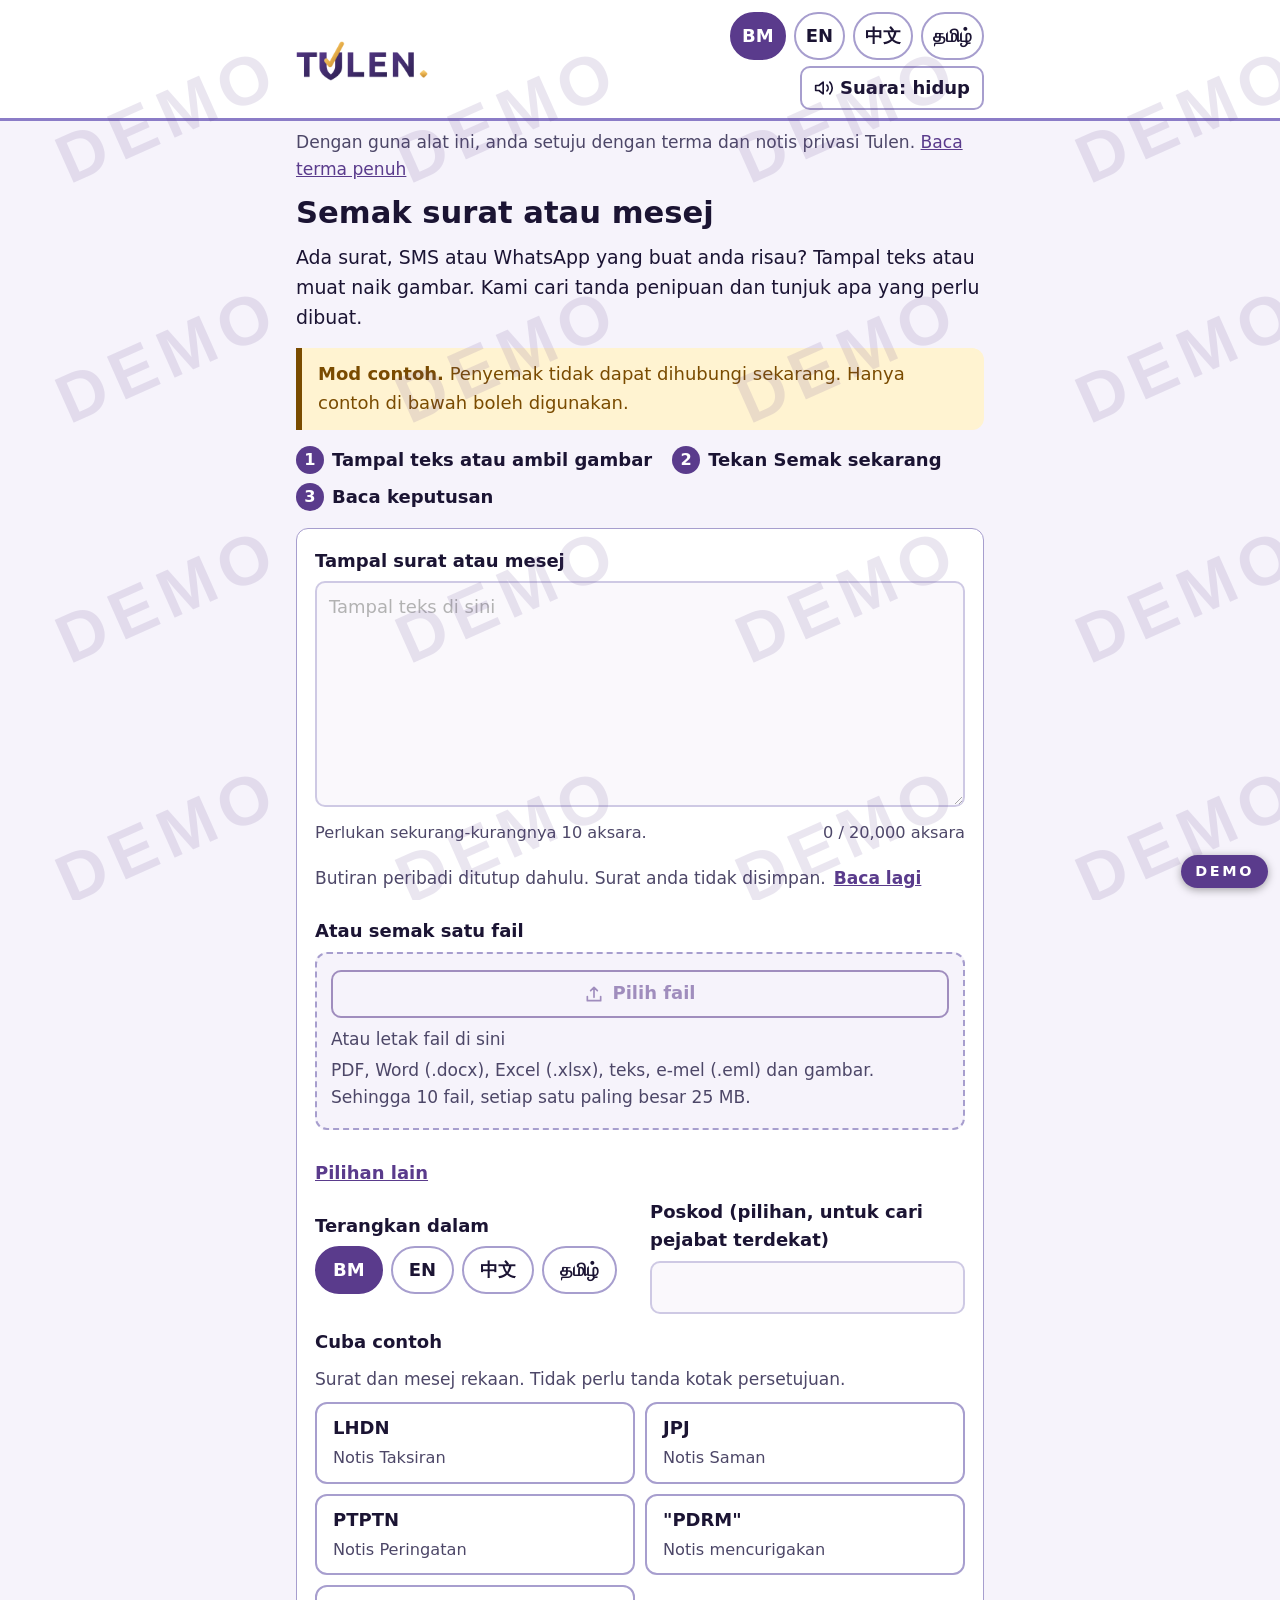
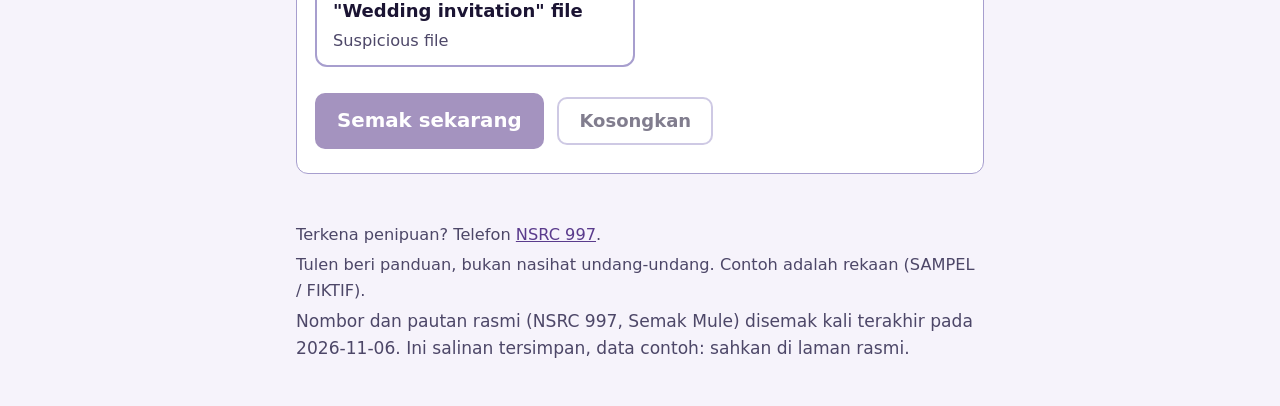
==== commit 217755be: "Files get their own flow (no AI agent); stop repeating agents; read xlsx; clearer VirusTotal note - " ====
--- a/frontend/embed.html
+++ b/frontend/embed.html
@@ -10,7 +10,7 @@
   <link rel="icon" href="assets/img/favicon-48.png" type="image/png" sizes="48x48" />
   <link rel="icon" href="assets/img/favicon-256.png" type="image/png" sizes="256x256" />
   <link rel="apple-touch-icon" href="assets/img/apple-touch-icon.png" />
-  <link rel="stylesheet" href="assets/css/styles.css?v=5b8bf4bd" />
+  <link rel="stylesheet" href="assets/css/styles.css?v=e5217224" />
 </head>
 <body data-embed="1">
   <!-- Embeddable checker for partner sites (<iframe src=".../embed.html">).
@@ -122,7 +122,7 @@
 
   <script src="assets/js/config.js?v=6788caad"></script>
   <script src="assets/js/data.js?v=9c902970"></script>
-  <script src="assets/js/i18n.js?v=7ab87ffe"></script>
-  <script src="assets/js/app.js?v=0f1fd268"></script>
+  <script src="assets/js/i18n.js?v=5098344b"></script>
+  <script src="assets/js/app.js?v=3aa7c175"></script>
 </body>
 </html>
--- a/frontend/assets/css/styles.css
+++ b/frontend/assets/css/styles.css
@@ -503,3 +503,4 @@
   .btn { margin-right: 0; }
   .snav { position: sticky; bottom: 0; background: var(--bg); padding: 8px 0; margin: 12px 0 0; z-index: 4; }
 }
+.fp { overflow-wrap: anywhere; font: .85rem/1.5 ui-monospace, Consolas, monospace; }
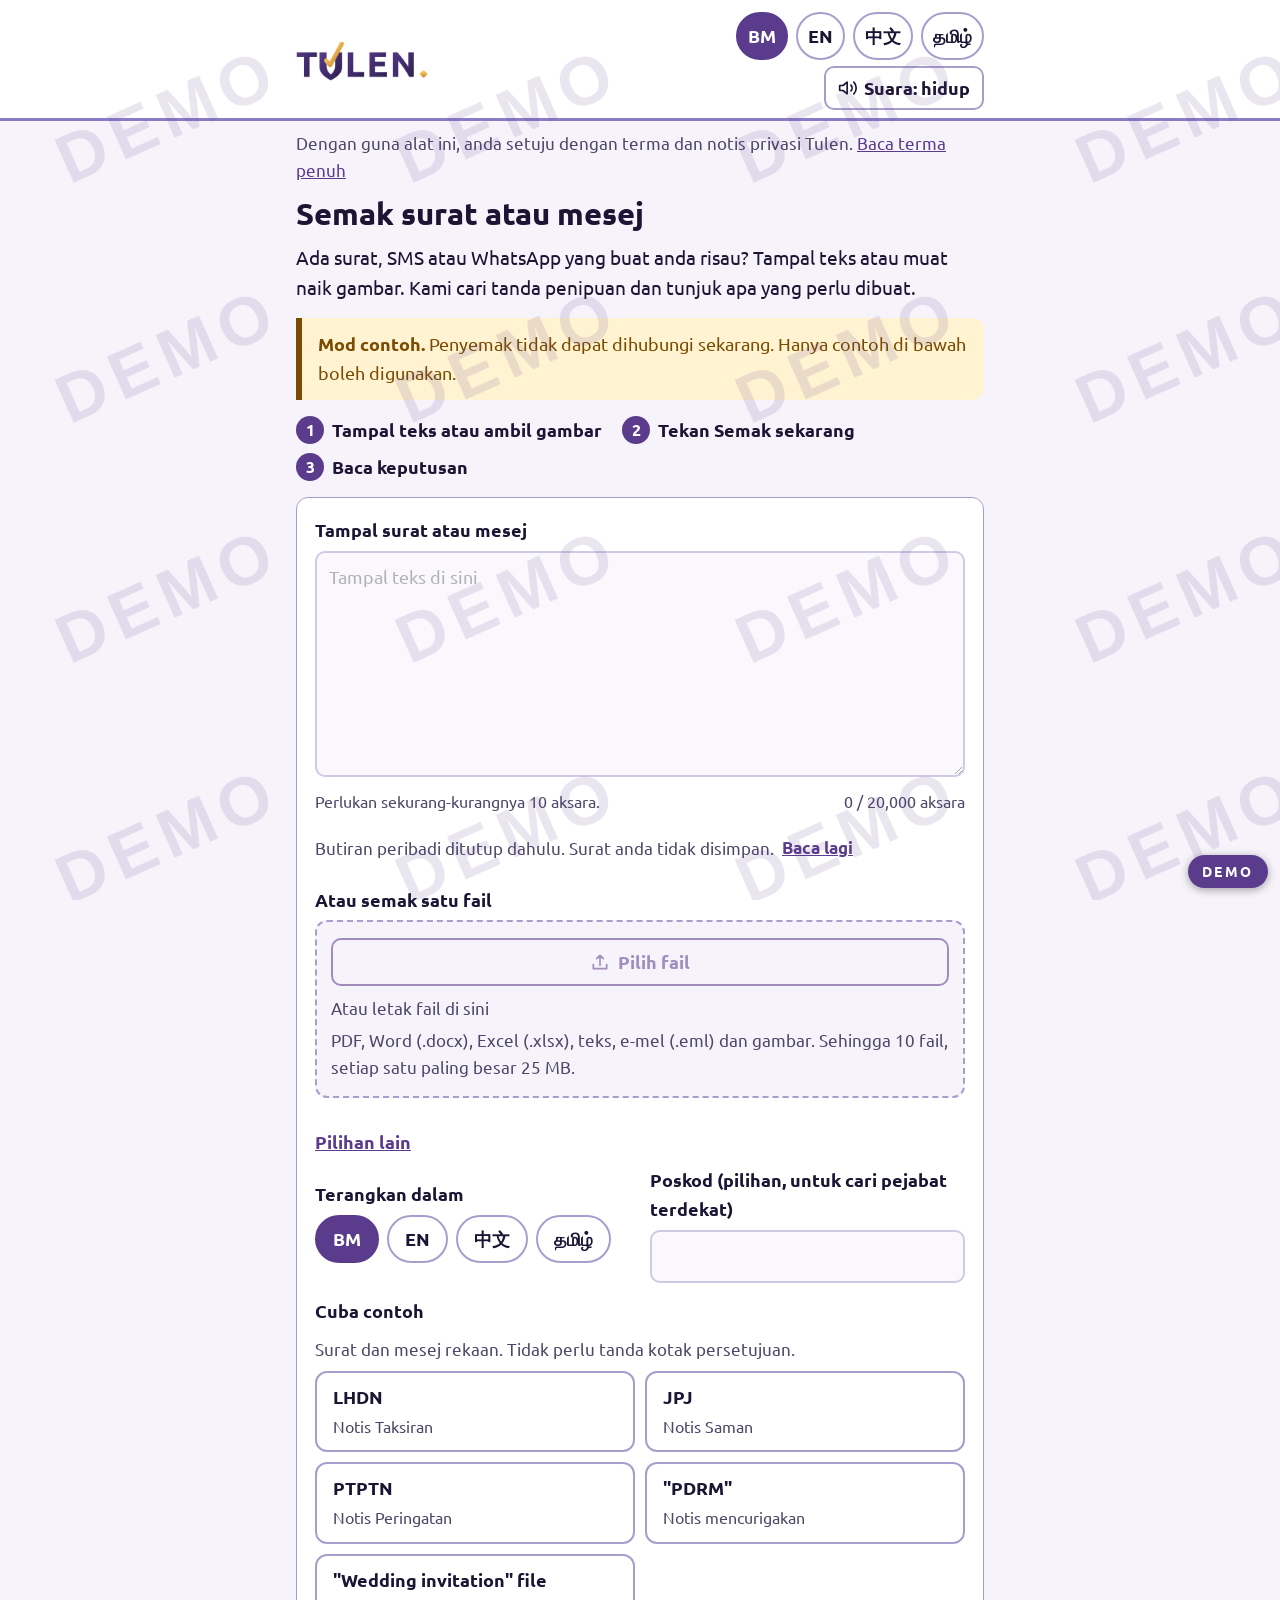
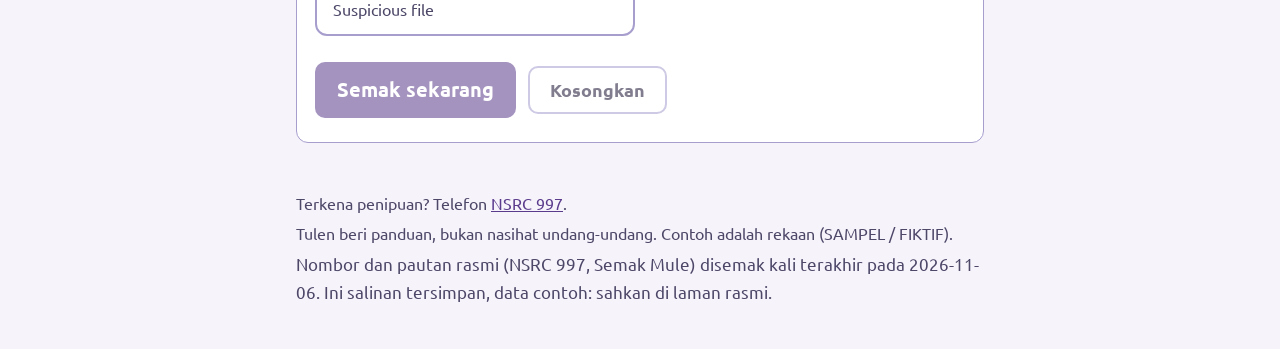
==== commit 392cbd9d: "Phone view: one big Menu button, full-screen menu sheet, red Already-paid strip, hero card, Ubuntu f" ====
--- a/frontend/embed.html
+++ b/frontend/embed.html
@@ -10,7 +10,8 @@
   <link rel="icon" href="assets/img/favicon-48.png" type="image/png" sizes="48x48" />
   <link rel="icon" href="assets/img/favicon-256.png" type="image/png" sizes="256x256" />
   <link rel="apple-touch-icon" href="assets/img/apple-touch-icon.png" />
-  <link rel="stylesheet" href="assets/css/styles.css?v=e5217224" />
+  <link rel="stylesheet" href="assets/css/fonts.css?v=2a12f096" />
+  <link rel="stylesheet" href="assets/css/styles.css?v=da99ca62" />
 </head>
 <body data-embed="1">
   <!-- Embeddable checker for partner sites (<iframe src=".../embed.html">).
@@ -122,7 +123,7 @@
 
   <script src="assets/js/config.js?v=6788caad"></script>
   <script src="assets/js/data.js?v=9c902970"></script>
-  <script src="assets/js/i18n.js?v=5098344b"></script>
-  <script src="assets/js/app.js?v=3aa7c175"></script>
+  <script src="assets/js/i18n.js?v=5352ee0c"></script>
+  <script src="assets/js/app.js?v=06713146"></script>
 </body>
 </html>
--- a/frontend/assets/css/fonts.css
+++ b/frontend/assets/css/fonts.css
@@ -0,0 +1,8 @@
+/* Ubuntu (SIL Ubuntu Font Licence 1.0), self-hosted so no visitor's address is sent to a font CDN. Latin only;
+   Chinese and Tamil fall back to the system fonts listed in --font. */
+@font-face { font-family: "Ubuntu"; font-style: normal; font-weight: 400; font-display: swap; src: url(../fonts/ubuntu-latin-ext-400.woff2) format("woff2"); unicode-range: U+0100-02BA, U+02BD-02C5, U+02C7-02CC, U+02CE-02D7, U+02DD-02FF, U+0304, U+0308, U+0329, U+1D00-1DBF, U+1E00-1E9F, U+1EF2-1EFF, U+2020, U+20A0-20AB, U+20AD-20C4, U+2113, U+2C60-2C7F, U+A720-A7FF; }
+@font-face { font-family: "Ubuntu"; font-style: normal; font-weight: 400; font-display: swap; src: url(../fonts/ubuntu-latin-400.woff2) format("woff2"); unicode-range: U+0000-00FF, U+0131, U+0152-0153, U+02BB-02BC, U+02C6, U+02DA, U+02DC, U+0304, U+0308, U+0329, U+2000-206F, U+20AC, U+2122, U+2191, U+2193, U+2212, U+2215, U+FEFF, U+FFFD; }
+@font-face { font-family: "Ubuntu"; font-style: normal; font-weight: 500; font-display: swap; src: url(../fonts/ubuntu-latin-ext-500.woff2) format("woff2"); unicode-range: U+0100-02BA, U+02BD-02C5, U+02C7-02CC, U+02CE-02D7, U+02DD-02FF, U+0304, U+0308, U+0329, U+1D00-1DBF, U+1E00-1E9F, U+1EF2-1EFF, U+2020, U+20A0-20AB, U+20AD-20C4, U+2113, U+2C60-2C7F, U+A720-A7FF; }
+@font-face { font-family: "Ubuntu"; font-style: normal; font-weight: 500; font-display: swap; src: url(../fonts/ubuntu-latin-500.woff2) format("woff2"); unicode-range: U+0000-00FF, U+0131, U+0152-0153, U+02BB-02BC, U+02C6, U+02DA, U+02DC, U+0304, U+0308, U+0329, U+2000-206F, U+20AC, U+2122, U+2191, U+2193, U+2212, U+2215, U+FEFF, U+FFFD; }
+@font-face { font-family: "Ubuntu"; font-style: normal; font-weight: 700; font-display: swap; src: url(../fonts/ubuntu-latin-ext-700.woff2) format("woff2"); unicode-range: U+0100-02BA, U+02BD-02C5, U+02C7-02CC, U+02CE-02D7, U+02DD-02FF, U+0304, U+0308, U+0329, U+1D00-1DBF, U+1E00-1E9F, U+1EF2-1EFF, U+2020, U+20A0-20AB, U+20AD-20C4, U+2113, U+2C60-2C7F, U+A720-A7FF; }
+@font-face { font-family: "Ubuntu"; font-style: normal; font-weight: 700; font-display: swap; src: url(../fonts/ubuntu-latin-700.woff2) format("woff2"); unicode-range: U+0000-00FF, U+0131, U+0152-0153, U+02BB-02BC, U+02C6, U+02DA, U+02DC, U+0304, U+0308, U+0329, U+2000-206F, U+20AC, U+2122, U+2191, U+2193, U+2212, U+2215, U+FEFF, U+FFFD; }
--- a/frontend/assets/css/styles.css
+++ b/frontend/assets/css/styles.css
@@ -1,11 +1,13 @@
 /* Design decisions (public-service tool; ENERGY 1 / RHYTHM 2 / MOTION 1). One reason each.
-   - System font stack: loads instantly on cheap phones, no third-party request, device fonts cover BM, Chinese and Tamil.
+   - Ubuntu (self-hosted, Latin only, 3 weights, about 220 KB): friendly and very legible for older readers; no third-party request.
+     Chinese and Tamil use the device fonts listed after it.
    - 18px base and 1.6 line height: older readers on small screens.
    - One deep teal accent (7:1 on white): calm and institutional; used only for actions, links and focus.
    - Red, amber and green-grey are reserved for verdicts and always sit beside an icon and words, never color alone.
    - Flat cards with one 12px radius, only around groups of related fields; the page itself stays plain.
    - Single 720px column, no sidebar or grid: one task per screen, easy to read aloud and to follow with a screen reader.
-   - No gradients, blur, orbs or emoji; icons are inline SVG using currentColor so they follow the theme.
+   - Gradients only in the phone layer (header, menu sheet, hero card, primary button), taken from the logo's plum and gold.
+     No blur, orbs or emoji; icons are inline SVG using currentColor so they follow the theme.
    - Tap targets are at least 48px (seniors, shaky hands) so thumbs and shaky hands hit them first time.
    - Motion (dial 2): short opacity fades between pages, one 220ms rise for the result, one ring on the verdict, smooth accordions,
      press feedback, toast fade, a calm 4-stage progress bar. Each explains state or confirms an action. All off under prefers-reduced-motion.
@@ -15,7 +17,7 @@
   --bg: #f6f3fb; --surface: #ffffff; --text: #1b1433; --muted: #4d4768; --line: #a79ece;
   --accent: #5a3b8c; --on-accent: #ffffff; --link: #5a3b8c; --plum: #2a1e4d; --lavender: #8b7cc7;
   --bad: #a3190f; --bad-bg: #fdecea; --warn: #7a4b00; --warn-bg: #fff3d1; --ok: #1d5a3a; --ok-bg: #e6f2ec;
-  --r: 12px; --font: system-ui, -apple-system, "Segoe UI", Roboto, "Noto Sans", "Noto Sans SC", "PingFang SC", "Microsoft YaHei", "Noto Sans Tamil", "Latha", "Nirmala UI", sans-serif;
+  --r: 12px; --font: "Ubuntu", system-ui, -apple-system, "Segoe UI", Roboto, "Noto Sans", "Noto Sans SC", "PingFang SC", "Microsoft YaHei", "Noto Sans Tamil", "Latha", "Nirmala UI", sans-serif;
 }
 [data-theme="dark"] {
   --bg: #0e0b1d; --surface: #1a1433; --text: #ece9f7; --muted: #b7b0d6; --line: #675c9c;
@@ -504,3 +506,82 @@
   .snav { position: sticky; bottom: 0; background: var(--bg); padding: 8px 0; margin: 12px 0 0; z-index: 4; }
 }
 .fp { overflow-wrap: anywhere; font: .85rem/1.5 ui-monospace, Consolas, monospace; }
+
+/* ---------- Phone layer (max-width 640px): one big Menu button, plum header, gold highlights ----------
+   Reasons: the old header was 320px tall on a phone and its page links scrolled sideways out of sight.
+   Now: a 64px sticky header, ONE "Menu" button (icon and word) that opens a full-screen sheet of big tiles,
+   a red "Already paid" strip that is always one tap away, and a hero card so the first screen says what to do.
+   Colours come from the logo: plum #2a1e4d and gold #f0b84a. Gold is for highlights only; text stays white on plum (13:1). */
+.menu-btn, .paid-strip-wrap, .sheet { display: none; }
+.top nav a svg { display: none; }
+.hero { display: contents; }
+@media (max-width: 640px) {
+  html { font-size: 19px; }
+  body { background: linear-gradient(180deg, #e7def6 0, var(--bg) 320px) no-repeat, var(--bg); }
+  [data-theme="dark"] body { background: linear-gradient(180deg, #241a47 0, var(--bg) 320px) no-repeat, var(--bg); }
+
+  /* header */
+  .top { position: sticky; top: 0; z-index: 30; background: var(--plum); border-bottom: 3px solid #f0b84a; }
+  .top .bar { flex-wrap: nowrap; min-height: 64px; padding-block: 6px; gap: 10px; }
+  .top .logo-l { display: none; }
+  .top .logo-d { display: block; height: 34px; }
+  .top .brand { min-height: 52px; }
+  .menu-btn { display: inline-flex; align-items: center; gap: 8px; min-height: 52px; padding: 0 18px; border: 0; border-radius: 16px; background: #f0b84a; color: #2a1e4d; font: 700 1.05rem/1 var(--font); cursor: pointer; box-shadow: 0 3px 0 #b8862a; }
+  .menu-btn svg { width: 26px; height: 26px; fill: none; stroke: currentColor; stroke-width: 2.6; stroke-linecap: round; }
+  .menu-btn:active { transform: translateY(2px); box-shadow: 0 1px 0 #b8862a; }
+  .menu-btn:focus-visible { outline: 3px solid #fff; outline-offset: 3px; }
+
+  /* always-reachable emergency strip */
+  .paid-strip-wrap { display: block; max-width: 720px; margin: 0 auto; padding: 12px 16px 0; }
+  .paid-strip { width: 100%; min-height: 56px; display: flex; align-items: center; justify-content: center; gap: 10px; border: 0; border-radius: 16px; background: #b3261e; color: #fff; font: 700 1.05rem/1.2 var(--font); cursor: pointer; box-shadow: 0 6px 14px rgba(179, 38, 30, .3); }
+  .paid-strip svg { width: 24px; height: 24px; fill: none; stroke: currentColor; stroke-width: 2.4; stroke-linecap: round; stroke-linejoin: round; flex: none; }
+  .paid-strip:focus-visible { outline: 3px solid var(--text); outline-offset: 3px; }
+
+  /* the menu sheet */
+  .sheet { display: block; position: fixed; inset: 0; z-index: 60; overflow-y: auto; overscroll-behavior: contain; background: linear-gradient(165deg, #241a47 0%, #3a2870 58%, #5a3b8c 100%); color: #fff; }
+  .sheet-in { max-width: 520px; margin: 0 auto; padding: 14px 16px 48px; }
+  .sheet-head { display: flex; align-items: center; justify-content: space-between; gap: 12px; min-height: 56px; }
+  .sheet-head h2 { margin: 0; color: #fff; font-size: 1.7rem; }
+  .sheet .btn { color: #fff; border-color: rgba(255, 255, 255, .55); background: rgba(255, 255, 255, .1); margin: 0; }
+  .sheet .btn:focus-visible, .sheet a:focus-visible, .sheet .chip:focus-visible { outline: 3px solid #f0b84a; outline-offset: 3px; }
+  .sheet-h { margin: 26px 0 10px; font-size: .95rem; font-weight: 700; letter-spacing: .06em; text-transform: uppercase; color: #cfc4ee; }
+  .sheet nav { display: grid; grid-template-columns: 1fr 1fr; gap: 12px; margin: 14px 0 0; padding: 0; max-width: none; }
+  .sheet nav a { display: flex; flex-direction: column; align-items: center; justify-content: center; gap: 8px; min-height: 108px; padding: 12px 8px; border-radius: 22px; border: 2px solid rgba(255, 255, 255, .25); background: rgba(255, 255, 255, .1); color: #fff; text-align: center; text-decoration: none; font-weight: 700; font-size: 1.05rem; line-height: 1.25; }
+  .sheet nav a svg { display: block; width: 34px; height: 34px; fill: none; stroke: #f0b84a; stroke-width: 2; stroke-linecap: round; stroke-linejoin: round; }
+  .sheet nav a:active { transform: scale(.98); }
+  .sheet nav a[aria-current="page"] { background: #f0b84a; border-color: #f0b84a; color: #2a1e4d; }
+  .sheet nav a[aria-current="page"] svg { stroke: #2a1e4d; }
+  .sheet nav .paid-btn { order: -1; grid-column: 1 / -1; min-height: 72px; margin: 0; border: 0; border-radius: 22px; background: #c62828; color: #fff; font-size: 1.2rem; box-shadow: 0 6px 16px rgba(0, 0, 0, .3); }
+  .sheet .ctrls { align-items: stretch; gap: 12px; flex: none; }
+  .sheet .uilang { display: grid; grid-template-columns: 1fr 1fr; gap: 10px; }
+  .sheet .chip { min-height: 56px; border-color: rgba(255, 255, 255, .45); color: #fff; font-size: 1.1rem; }
+  .sheet .chip[aria-pressed="true"] { background: #f0b84a; border-color: #f0b84a; color: #2a1e4d; }
+  .sheet .tools { display: grid; grid-template-columns: 1fr; gap: 10px; justify-content: stretch; }
+  .sheet .tools .btn { justify-content: flex-start; min-height: 58px; padding: 0 18px; font-size: 1.05rem; border-radius: 16px; }
+  .sheet .tools .btn[aria-pressed="true"] { background: rgba(240, 184, 74, .22); border-color: #f0b84a; }
+  .sheet .tools .btn svg { stroke: #f0b84a; flex: none; }
+  .sheet .tools { margin-top: 6px; }
+  .sheet .tools .btn span, .sheet #themeBtn span, .sheet #voiceBtn span { position: static; width: auto; height: auto; overflow: visible; clip: auto; white-space: normal; }   /* the earlier rule hides these two labels; elders need the words */
+  .sheet .mode { color: #d9d0f2; padding-top: 14px; }
+  .sheet .pill { background: rgba(255, 255, 255, .12); border-color: rgba(255, 255, 255, .3); color: #fff; }
+
+  /* first screen: say what to do */
+  .hero { display: block; position: relative; overflow: hidden; margin: 14px 0 8px; padding: 22px 20px 20px; border-radius: 26px; color: #fff; background: linear-gradient(135deg, #2a1e4d 0%, #4a3180 62%, #6b47b3 100%); box-shadow: 0 12px 26px rgba(42, 30, 77, .3); }
+  .hero::after { content: ""; position: absolute; right: -34px; top: -34px; width: 130px; height: 130px; border-radius: 50%; background: radial-gradient(circle, rgba(240, 184, 74, .6), rgba(240, 184, 74, 0) 70%); pointer-events: none; }
+  .hero h1 { position: relative; margin: 0 0 6px; color: #fff; font-size: 1.7rem; line-height: 1.2; }
+  .hero .lead { position: relative; margin: 0; color: #ece6fb; font-size: 1.05rem; }
+
+  /* cards and buttons */
+  h1 { font-size: 1.7rem; }
+  .card { border-radius: 22px; border-color: #cfc6e8; box-shadow: 0 8px 20px rgba(42, 30, 77, .08); }
+  [data-theme="dark"] .card { border-color: var(--line); box-shadow: none; }
+  [data-theme="light"] .btn-primary { background: linear-gradient(135deg, #5a3b8c, #7a52c0); box-shadow: 0 6px 14px rgba(90, 59, 140, .3); }
+  .btn { border-radius: 14px; }
+  #form .btn-primary { width: 100%; min-height: 62px; font-size: 1.2rem; margin-right: 0; }
+  #form .btn-secondary, #form .btn-quiet { min-height: 54px; }
+}
+@media (max-width: 640px) and (prefers-reduced-motion: no-preference) {
+  .menu-btn, .sheet nav a, .btn-primary { transition: transform .12s ease, box-shadow .12s ease; }
+  .sheet:not([hidden]) { animation: sheetIn .22s ease-out; }
+  @keyframes sheetIn { from { opacity: 0; transform: translateY(12px); } to { opacity: 1; transform: none; } }
+}
